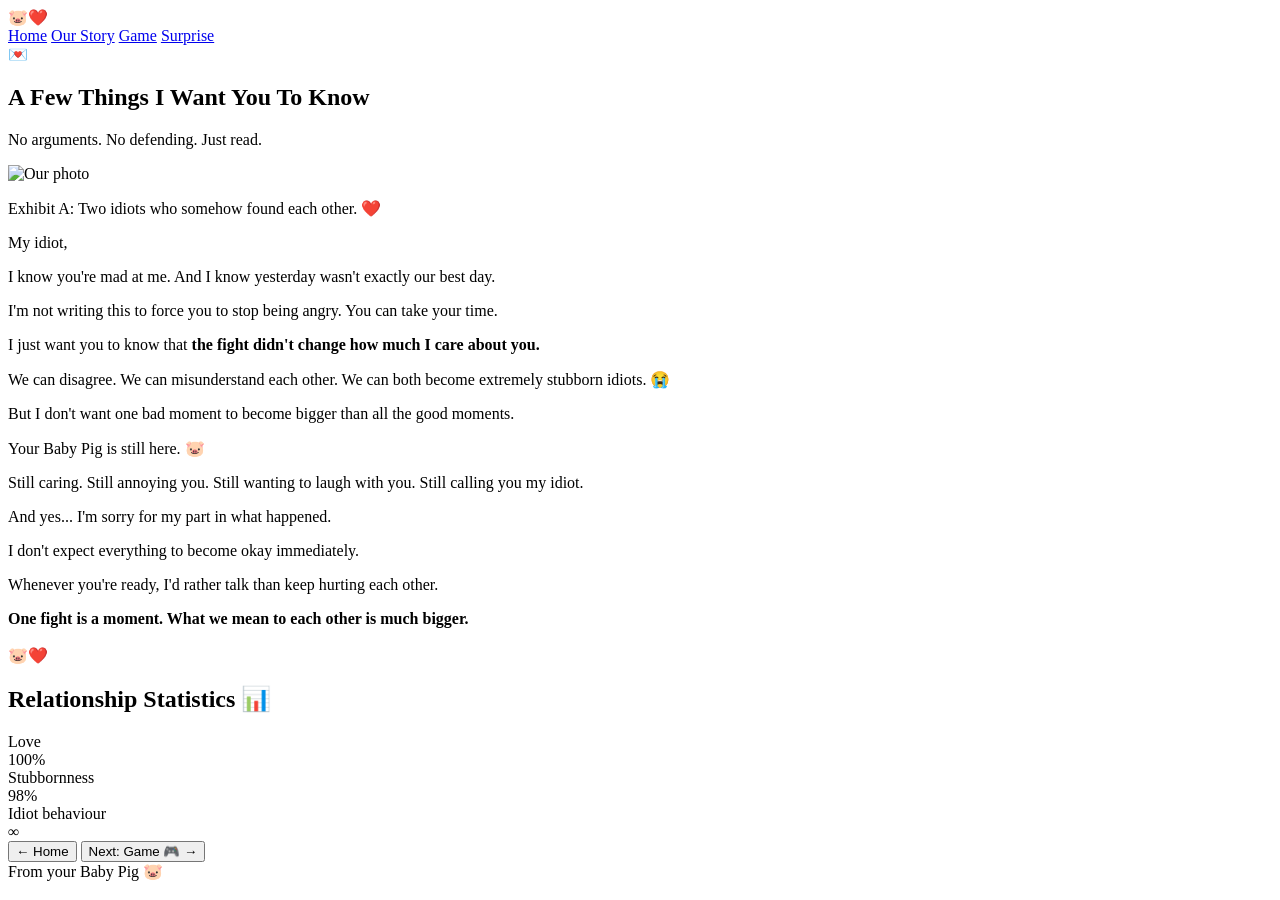
==== story.html @ 80d0c66a "Add initial story.html file with content" ====
<!DOCTYPE html>
<html lang="en">

<head>

    <meta charset="UTF-8">

    <meta name="viewport"
          content="width=device-width, initial-scale=1.0">

    <title>Our Story ❤️</title>

    <link rel="stylesheet" href="style.css">

</head>

<body>

<div class="floating-hearts"></div>


<nav>

    <div class="logo">
        🐷❤️
    </div>

    <div class="nav-links">

        <a href="home.html">Home</a>
        <a href="story.html">Our Story</a>
        <a href="game.html">Game</a>
        <a href="surprise.html">Surprise</a>

    </div>

</nav>


<main>

<section class="page-header">

    <div class="big-emoji">
        💌
    </div>

    <h1>
        A Few Things I Want You To Know
    </h1>

    <p>
        No arguments. No defending. Just read.
    </p>

</section>


<section class="photo-section">

    <img
        src="us.jpg"
        alt="Our photo"
        class="couple-photo"
    >

    <p class="photo-caption">
        Exhibit A: Two idiots who somehow found each other. ❤️
    </p>

</section>


<section class="letter">

    <p>
        My idiot,
    </p>

    <p>
        I know you're mad at me.
        And I know yesterday wasn't exactly
        our best day.
    </p>

    <p>
        I'm not writing this to force you to stop being angry.
        You can take your time.
    </p>

    <p>
        I just want you to know that
        <strong>the fight didn't change how much I care about you.</strong>
    </p>

    <p>
        We can disagree.
        We can misunderstand each other.
        We can both become extremely stubborn idiots.
        😭
    </p>

    <p>
        But I don't want one bad moment to become
        bigger than all the good moments.
    </p>

    <p>
        Your Baby Pig is still here. 🐷
    </p>

    <p>
        Still caring.
        Still annoying you.
        Still wanting to laugh with you.
        Still calling you my idiot.
    </p>

    <p>
        And yes...
        I'm sorry for my part in what happened.
    </p>

    <p>
        I don't expect everything to become okay
        immediately.
    </p>

    <p>
        Whenever you're ready,
        I'd rather talk than keep hurting each other.
    </p>

    <div class="letter-ending">

        <strong>
            One fight is a moment.
            What we mean to each other is much bigger.
        </strong>

        <br><br>

        🐷❤️

    </div>

</section>


<section class="memory-section">

    <h2>
        Relationship Statistics 📊
    </h2>

    <div class="stat">

        <div class="stat-title">
            Love
        </div>

        <div class="progress">
            <div style="width:100%">
                100%
            </div>
        </div>

    </div>


    <div class="stat">

        <div class="stat-title">
            Stubbornness
        </div>

        <div class="progress">
            <div style="width:98%">
                98%
            </div>
        </div>

    </div>


    <div class="stat">

        <div class="stat-title">
            Idiot behaviour
        </div>

        <div class="progress">
            <div style="width:999%">
                ∞
            </div>
        </div>

    </div>

</section>


<div class="page-buttons">

    <button onclick="goTo('home.html')">
        ← Home
    </button>

    <button onclick="goTo('game.html')">
        Next: Game 🎮 →
    </button>

</div>

</main>


<footer>
    From your Baby Pig 🐷
</footer>


<script src="script.js"></script>

</body>
</html>
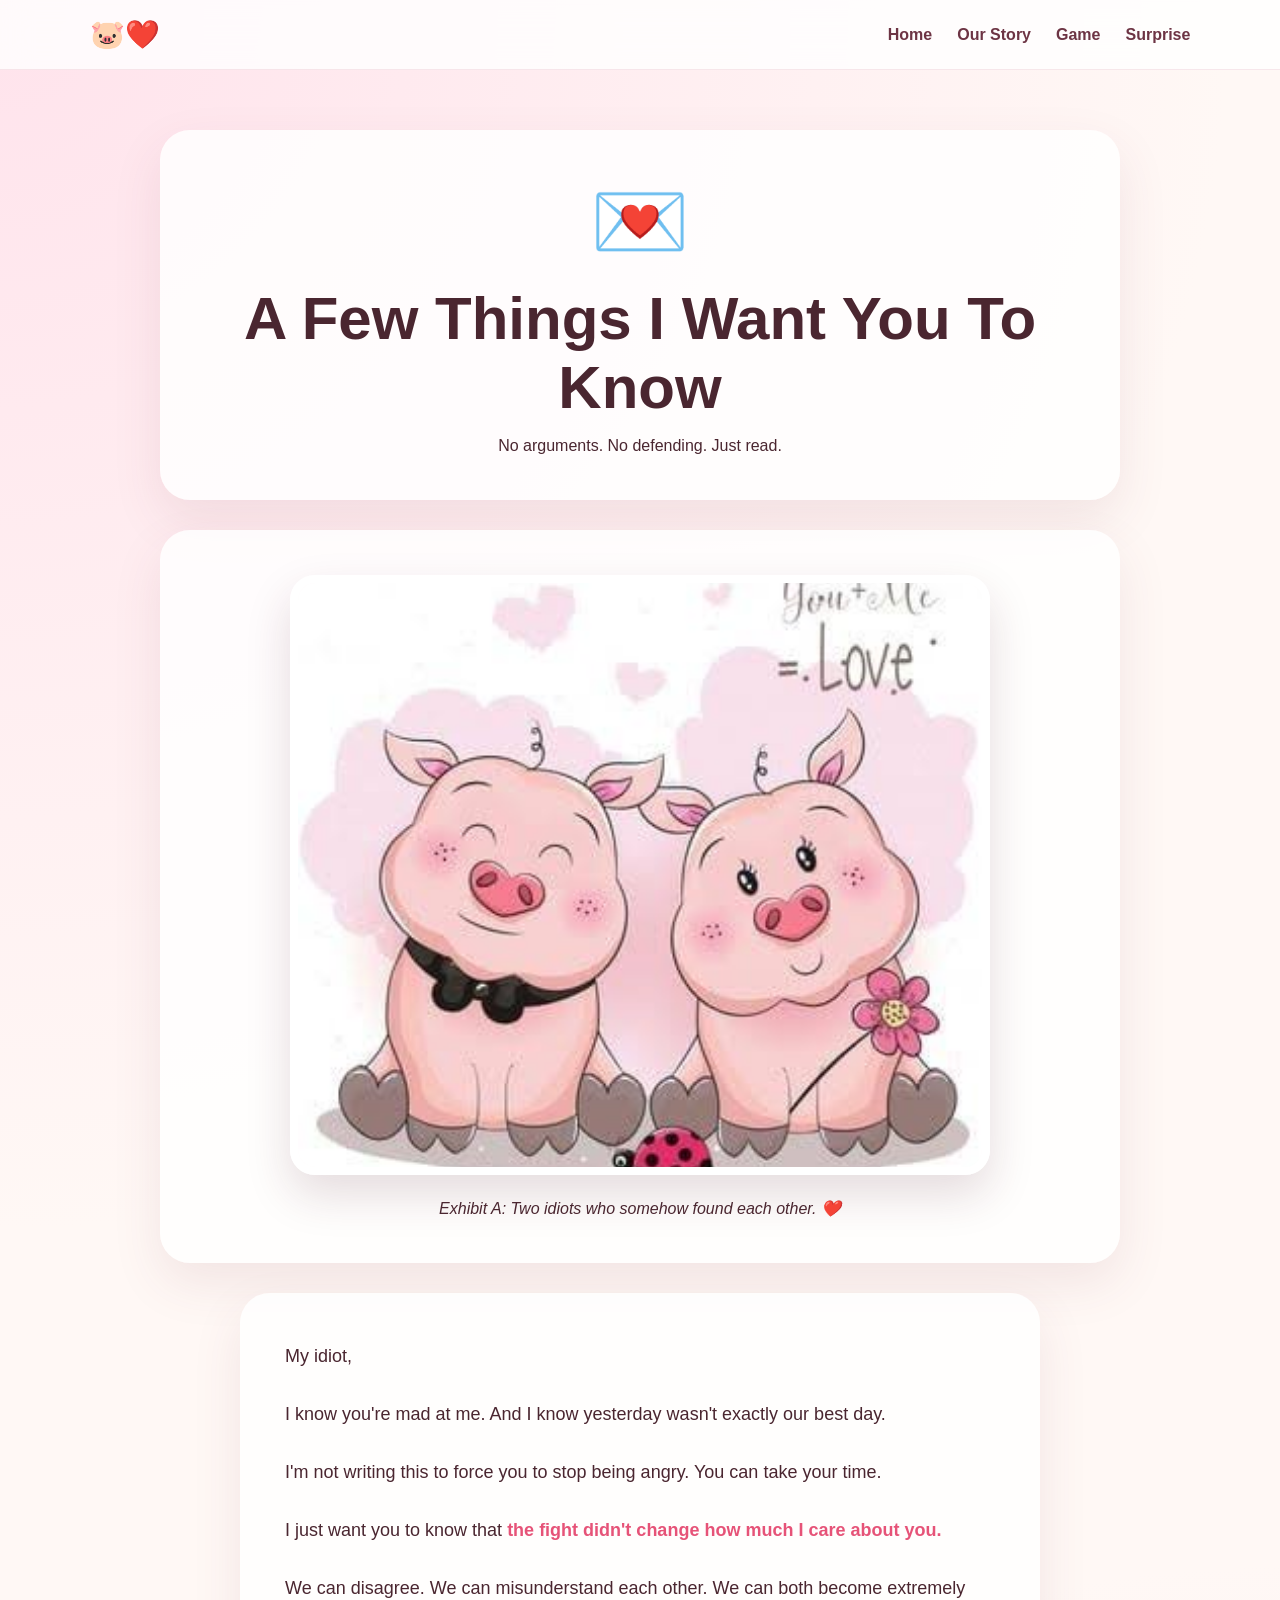
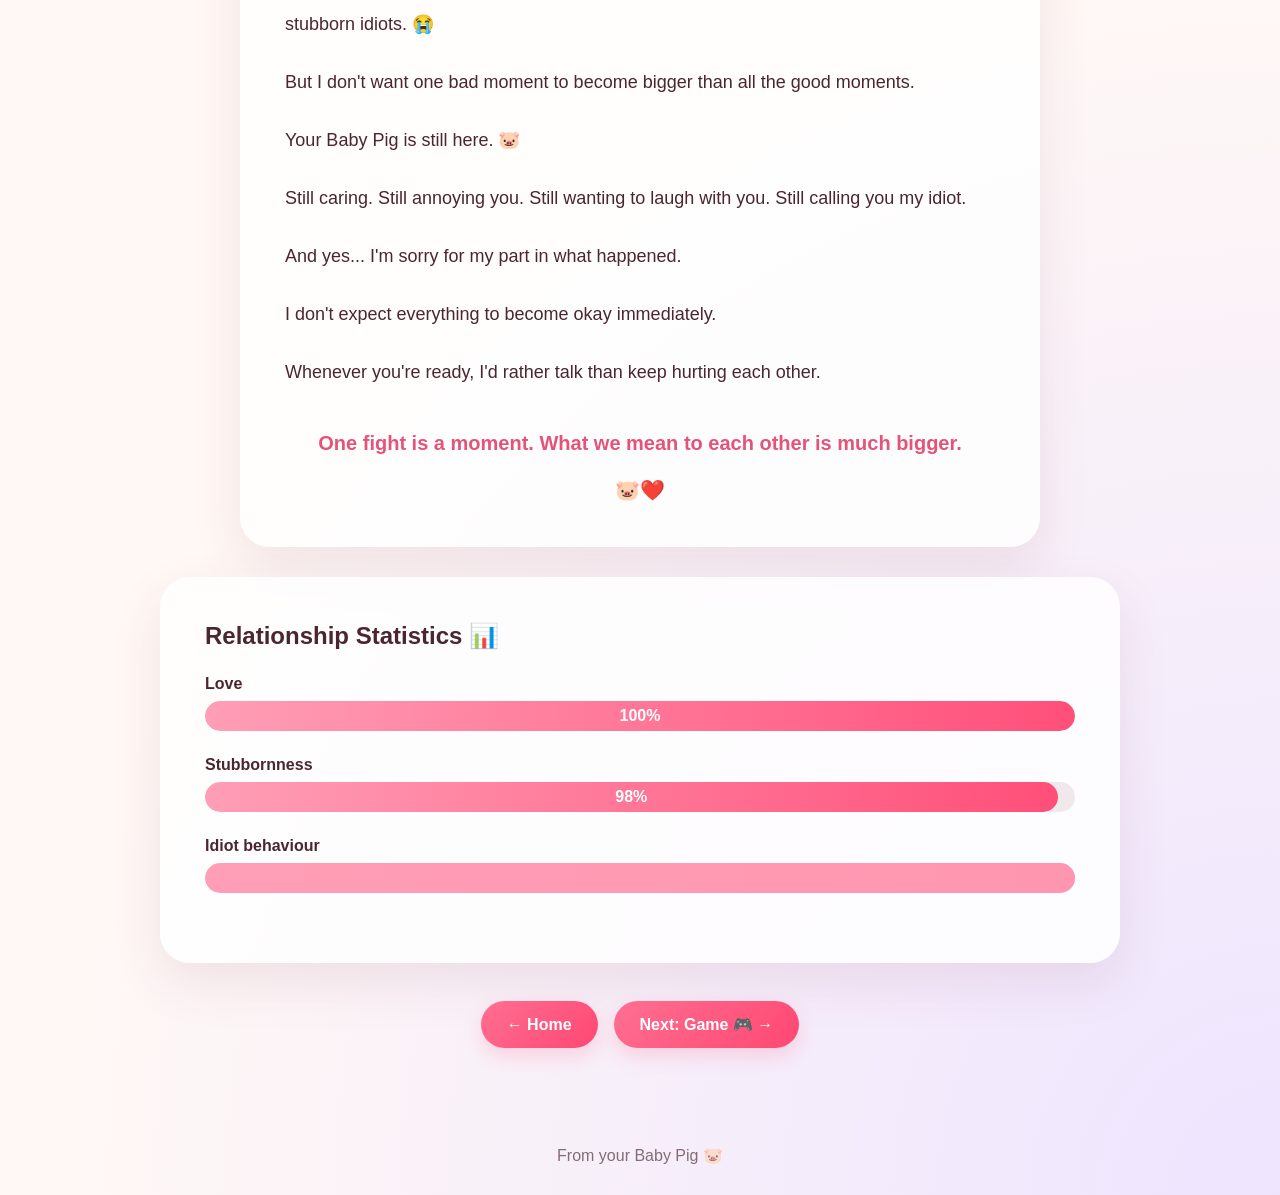
==== commit a82ce7b7: "Fix image source in story.html Updated the photo source from 'us.jpg' to 'us.jpeg'." ====
--- a/story.html
+++ b/story.html
@@ -59,7 +59,7 @@
 <section class="photo-section">
 
     <img
-        src="us.jpg"
+        src="us.jpeg"
         alt="Our photo"
         class="couple-photo"
     >
--- a/style.css
+++ b/style.css
@@ -0,0 +1,823 @@
+* {
+    box-sizing: border-box;
+    margin: 0;
+    padding: 0;
+}
+
+html {
+    scroll-behavior: smooth;
+}
+
+body {
+    font-family: "Segoe UI", Arial, sans-serif;
+
+    background:
+        radial-gradient(circle at top left,
+        #ffe3ec,
+        transparent 40%),
+
+        radial-gradient(circle at bottom right,
+        #eee4ff,
+        transparent 40%),
+
+        #fff8f5;
+
+    color: #4a2630;
+
+    min-height: 100vh;
+}
+
+
+/* NAVIGATION */
+
+nav {
+
+    width: 100%;
+
+    padding: 18px 7%;
+
+    display: flex;
+
+    justify-content: space-between;
+
+    align-items: center;
+
+    position: sticky;
+
+    top: 0;
+
+    z-index: 100;
+
+    background: rgba(255,255,255,.8);
+
+    backdrop-filter: blur(15px);
+
+    border-bottom: 1px solid
+        rgba(200,100,130,.15);
+}
+
+.logo {
+    font-size: 28px;
+}
+
+.nav-links {
+
+    display: flex;
+
+    gap: 25px;
+}
+
+.nav-links a {
+
+    text-decoration: none;
+
+    color: #6d3444;
+
+    font-weight: 600;
+
+    transition: .25s;
+}
+
+.nav-links a:hover {
+
+    color: #ff547b;
+
+    transform: translateY(-2px);
+}
+
+
+/* GENERAL */
+
+main {
+
+    max-width: 1000px;
+
+    margin: auto;
+
+    padding: 30px 20px;
+}
+
+section {
+
+    background:
+        rgba(255,255,255,.85);
+
+    border-radius: 30px;
+
+    padding: 45px;
+
+    margin: 30px 0;
+
+    box-shadow:
+        0 20px 50px
+        rgba(130,60,80,.1);
+}
+
+button {
+
+    border: none;
+
+    background:
+        linear-gradient(
+        135deg,
+        #ff6f91,
+        #ff4773
+        );
+
+    color: white;
+
+    padding: 14px 26px;
+
+    border-radius: 30px;
+
+    font-size: 16px;
+
+    font-weight: 600;
+
+    cursor: pointer;
+
+    transition: .25s;
+
+    margin: 8px;
+
+    box-shadow:
+        0 8px 20px
+        rgba(255,80,120,.2);
+}
+
+button:hover {
+
+    transform:
+        translateY(-3px)
+        scale(1.04);
+}
+
+button:active {
+
+    transform: scale(.96);
+}
+
+
+/* LOGIN */
+
+.login-page {
+
+    min-height: 100vh;
+
+    display: flex;
+
+    justify-content: center;
+
+    align-items: center;
+
+    padding: 20px;
+}
+
+.login-card {
+
+    width: min(450px, 100%);
+
+    background:
+        rgba(255,255,255,.9);
+
+    padding: 45px 30px;
+
+    border-radius: 30px;
+
+    text-align: center;
+
+    box-shadow:
+        0 25px 70px
+        rgba(100,50,70,.15);
+
+    animation:
+        cardIn .7s ease;
+}
+
+@keyframes cardIn {
+
+    from {
+
+        opacity: 0;
+
+        transform:
+            translateY(30px)
+            scale(.95);
+    }
+
+    to {
+
+        opacity: 1;
+
+        transform:
+            translateY(0)
+            scale(1);
+    }
+}
+
+.login-icon {
+
+    font-size: 70px;
+
+    margin-bottom: 15px;
+}
+
+.login-card h1 {
+
+    font-size: 40px;
+
+    margin-bottom: 10px;
+}
+
+.login-card p {
+
+    line-height: 1.7;
+
+    margin: 12px 0;
+}
+
+.password-container {
+
+    display: flex;
+
+    flex-direction: column;
+
+    margin-top: 25px;
+}
+
+.password-container input {
+
+    padding: 16px;
+
+    border-radius: 15px;
+
+    border:
+        2px solid #ffd1dc;
+
+    outline: none;
+
+    font-size: 20px;
+
+    text-align: center;
+
+    letter-spacing: 8px;
+}
+
+.password-container input:focus {
+
+    border-color: #ff6f91;
+}
+
+.error {
+
+    color: #e34d70;
+
+    min-height: 25px;
+}
+
+.tiny-hint {
+
+    opacity: .6;
+
+    font-size: 13px;
+}
+
+
+/* HERO */
+
+.hero {
+
+    min-height: 70vh;
+
+    display: flex;
+
+    flex-direction: column;
+
+    justify-content: center;
+
+    align-items: center;
+
+    text-align: center;
+}
+
+.hero-emoji {
+
+    font-size: 90px;
+
+    animation:
+        floating 3s ease-in-out infinite;
+}
+
+@keyframes floating {
+
+    50% {
+
+        transform:
+            translateY(-12px)
+            rotate(5deg);
+    }
+}
+
+.eyebrow {
+
+    color: #ff547b;
+
+    font-weight: bold;
+
+    margin: 20px 0 10px;
+}
+
+.hero h1 {
+
+    font-size:
+        clamp(45px,8vw,80px);
+
+    margin-bottom: 20px;
+}
+
+.hero-text {
+
+    max-width: 650px;
+
+    font-size: 19px;
+
+    line-height: 1.8;
+
+    margin: 8px;
+}
+
+
+/* CARDS */
+
+.three-cards {
+
+    display: grid;
+
+    grid-template-columns:
+        repeat(3,1fr);
+
+    gap: 20px;
+
+    background: transparent;
+
+    box-shadow: none;
+
+    padding: 0;
+}
+
+.info-card {
+
+    background: white;
+
+    padding: 30px;
+
+    text-align: center;
+
+    border-radius: 25px;
+
+    transition: .3s;
+
+    box-shadow:
+        0 15px 40px
+        rgba(120,60,80,.08);
+}
+
+.info-card:hover {
+
+    transform:
+        translateY(-10px)
+        rotate(-1deg);
+}
+
+.info-card span {
+
+    font-size: 50px;
+}
+
+.info-card h3 {
+
+    margin: 15px 0 8px;
+}
+
+
+/* PAGE HEADER */
+
+.page-header {
+
+    text-align: center;
+}
+
+.page-header h1 {
+
+    font-size:
+        clamp(35px,6vw,60px);
+
+    margin: 15px 0;
+}
+
+.big-emoji {
+
+    font-size: 80px;
+}
+
+
+/* PHOTO */
+
+.photo-section {
+
+    text-align: center;
+}
+
+.couple-photo {
+
+    width: 100%;
+
+    max-width: 700px;
+
+    max-height: 600px;
+
+    object-fit: cover;
+
+    border-radius: 25px;
+
+    border: 8px solid white;
+
+    box-shadow:
+        0 20px 45px
+        rgba(80,30,50,.15);
+}
+
+.photo-caption {
+
+    margin-top: 20px;
+
+    font-style: italic;
+}
+
+
+/* LETTER */
+
+.letter {
+
+    max-width: 800px;
+
+    margin-left: auto;
+
+    margin-right: auto;
+}
+
+.letter p {
+
+    font-size: 18px;
+
+    line-height: 2;
+
+    margin-bottom: 22px;
+}
+
+.letter strong {
+
+    color: #e65378;
+}
+
+.letter-ending {
+
+    text-align: center;
+
+    font-size: 20px;
+
+    padding-top: 20px;
+}
+
+
+/* STATS */
+
+.stat {
+
+    margin: 25px 0;
+}
+
+.stat-title {
+
+    margin-bottom: 8px;
+
+    font-weight: bold;
+}
+
+.progress {
+
+    height: 30px;
+
+    background: #f1e8eb;
+
+    border-radius: 30px;
+
+    overflow: hidden;
+}
+
+.progress div {
+
+    height: 100%;
+
+    background:
+        linear-gradient(
+        90deg,
+        #ff9eb6,
+        #ff4f79
+        );
+
+    color: white;
+
+    display: flex;
+
+    align-items: center;
+
+    justify-content: center;
+
+    font-weight: bold;
+
+    border-radius: 30px;
+}
+
+
+/* GAME */
+
+.game-page {
+
+    text-align: center;
+}
+
+.score {
+
+    font-size: 24px;
+
+    margin: 25px;
+}
+
+#gameArea {
+
+    width: 100%;
+
+    height: 400px;
+
+    position: relative;
+
+    overflow: hidden;
+
+    border-radius: 25px;
+
+    background:
+        linear-gradient(
+        135deg,
+        #fff0f5,
+        #f1eaff
+        );
+
+    border:
+        3px dashed #ff9eb6;
+
+    margin: 20px 0;
+}
+
+#heart {
+
+    position: absolute;
+
+    display: none;
+
+    font-size: 35px;
+
+    padding: 10px;
+
+    background: transparent;
+
+    box-shadow: none;
+
+    margin: 0;
+
+    transition: none;
+}
+
+#heart:hover {
+
+    transform: scale(1.2);
+}
+
+#gameMessage {
+
+    min-height: 30px;
+
+    font-weight: bold;
+
+    color: #d94f70;
+}
+
+
+/* FINAL */
+
+.final-page {
+
+    min-height: 75vh;
+
+    text-align: center;
+
+    display: flex;
+
+    flex-direction: column;
+
+    align-items: center;
+
+    justify-content: center;
+}
+
+.final-page h1 {
+
+    font-size:
+        clamp(40px,7vw,70px);
+
+    margin: 20px;
+}
+
+#typingText {
+
+    max-width: 700px;
+
+    min-height: 80px;
+
+    font-size: 20px;
+
+    line-height: 1.8;
+}
+
+#finalMessage {
+
+    display: none;
+
+    animation:
+        reveal .8s ease;
+
+    max-width: 650px;
+}
+
+#finalMessage p {
+
+    font-size: 19px;
+
+    line-height: 1.9;
+
+    margin: 18px;
+}
+
+.final-heart {
+
+    font-size: 80px;
+
+    margin: 20px;
+
+    animation:
+        heartbeat 1.3s infinite;
+}
+
+@keyframes heartbeat {
+
+    50% {
+
+        transform:
+            scale(1.2);
+    }
+}
+
+@keyframes reveal {
+
+    from {
+
+        opacity: 0;
+
+        transform:
+            translateY(30px);
+    }
+
+    to {
+
+        opacity: 1;
+
+        transform:
+            translateY(0);
+    }
+}
+
+.final-photo {
+
+    text-align: center;
+}
+
+.final-photo p {
+
+    margin-top: 20px;
+
+    font-size: 20px;
+}
+
+
+/* PAGE BUTTONS */
+
+.page-buttons {
+
+    display: flex;
+
+    justify-content: center;
+
+    flex-wrap: wrap;
+
+    margin: 30px 0;
+}
+
+
+/* FLOATING HEARTS */
+
+.heart {
+
+    position: fixed;
+
+    bottom: -30px;
+
+    pointer-events: none;
+
+    z-index: 0;
+
+    animation:
+        floatUp linear forwards;
+
+    opacity: .65;
+}
+
+@keyframes floatUp {
+
+    to {
+
+        transform:
+            translateY(-110vh)
+            rotate(360deg);
+
+        opacity: 0;
+    }
+}
+
+
+/* FOOTER */
+
+footer {
+
+    text-align: center;
+
+    padding: 30px;
+
+    opacity: .65;
+}
+
+
+/* MOBILE */
+
+@media(max-width:700px) {
+
+    nav {
+
+        flex-direction: column;
+
+        gap: 15px;
+    }
+
+    .nav-links {
+
+        gap: 12px;
+
+        flex-wrap: wrap;
+
+        justify-content: center;
+    }
+
+    .nav-links a {
+
+        font-size: 13px;
+    }
+
+    section {
+
+        padding: 30px 20px;
+    }
+
+    .three-cards {
+
+        grid-template-columns: 1fr;
+    }
+
+    .hero h1 {
+
+        font-size: 48px;
+    }
+
+    #gameArea {
+
+        height: 320px;
+    }
+}
